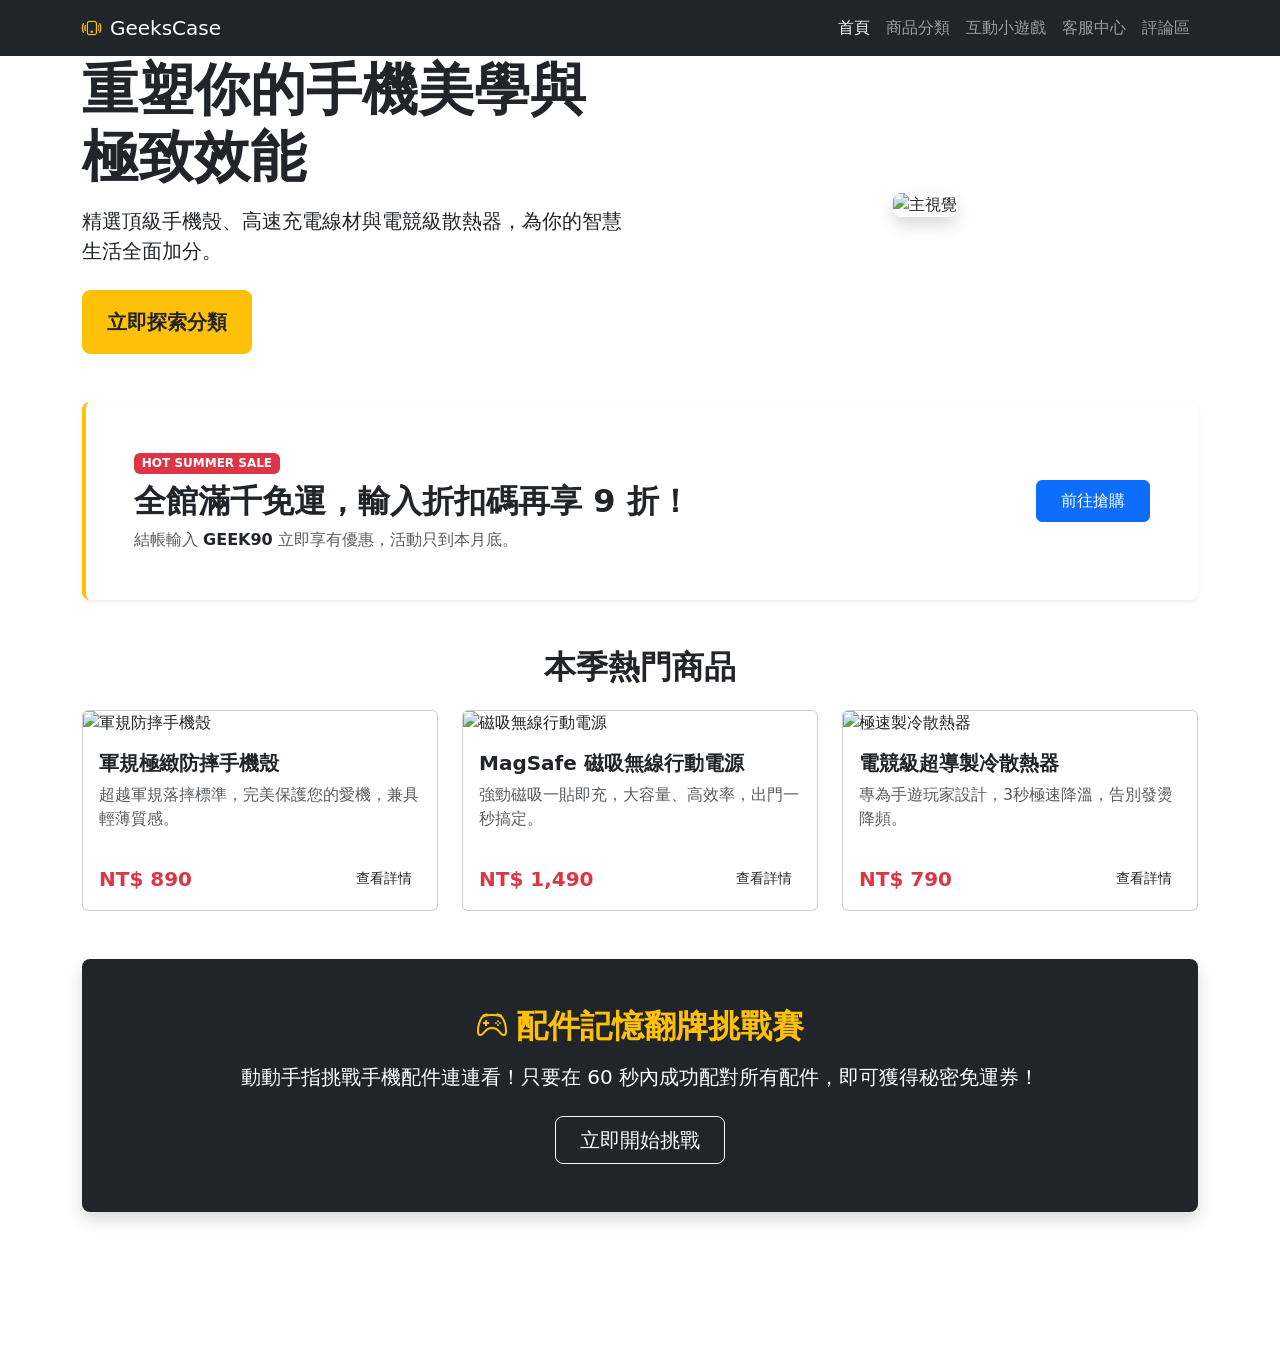
==== index.html @ 1aff84b3 "Add files via upload" ====
<!DOCTYPE html>
<html lang="zh-TW">
<head>
    <meta charset="UTF-8">
    <meta name="viewport" content="width=device-width, initial-scale=1.0">
    <title>GeeksCase | 首頁</title>
    <link href="https://cdn.jsdelivr.net/npm/bootstrap@5.3.0/dist/css/bootstrap.min.css" rel="stylesheet">
    <link rel="stylesheet" href="css/style.css">
    <link rel="stylesheet" href="https://cdn.jsdelivr.net/npm/bootstrap-icons@1.11.0/font/bootstrap-icons.css">
</head>
<body>

    <nav class="navbar navbar-expand-lg navbar-dark bg-dark sticky-top">
        <div class="container">
            <a class="navbar-brand" href="index.html">
                <i class="bi bi-phone-vibrate text-warning me-2"></i>GeeksCase
            </a>
            <button class="navbar-toggler" type="button" data-bs-toggle="collapse" data-bs-target="#navbarNav">
                <span class="navbar-toggler-icon"></span>
            </button>
            <div class="collapse navbar-collapse" id="navbarNav">
                <ul class="navbar-nav ms-auto">
                    <li class="nav-item"><a class="nav-link active" href="index.html">首頁</a></li>
                    <li class="nav-item"><a class="nav-link" href="category.html">商品分類</a></li>
                    <li class="nav-item"><a class="nav-link" href="game.html">互動小遊戲</a></li>
                    <li class="nav-item"><a class="nav-link" href="support.html">客服中心</a></li>
                    <li class="nav-item"><a class="nav-link" href="reviews.html">評論區</a></li>
                </ul>
            </div>
        </div>
    </nav>

    <header class="hero-section text-center text-md-start">
        <div class="container">
            <div class="row align-items-center">
                <div class="col-md-6 mb-4 mb-md-0">
                    <h1 class="display-4 fw-bold mb-3">重塑你的手機美學與極致效能</h1>
                    <p class="lead mb-4">精選頂級手機殼、高速充電線材與電競級散熱器，為你的智慧生活全面加分。</p>
                    <a href="category.html" class="btn btn-warning btn-lg fw-bold px-4 py-3 text-dark">立即探索分類</a>
                </div>
                <div class="col-md-6 text-center">
                    <img src="images/主視覺.jpg" alt="主視覺" class="img-fluid rounded-3 shadow">
                </div>
            </div>
        </div>
    </header>

    <main class="container my-5">
        <section class="mb-5">
            <div class="p-5 bg-white rounded-3 shadow-sm border-start border-4 border-warning">
                <div class="row align-items-center">
                    <div class="col-md-8">
                        <span class="badge bg-danger mb-2">HOT SUMMER SALE</span>
                        <h2 class="fw-bold">全館滿千免運，輸入折扣碼再享 9 折！</h2>
                        <p class="text-muted mb-0">結帳輸入 <strong class="text-dark">GEEK90</strong> 立即享有優惠，活動只到本月底。</p>
                    </div>
                    <div class="col-md-4 text-md-end mt-3 mt-md-0">
                        <a href="category.html" class="btn btn-primary px-4 py-2">前往搶購</a>
                    </div>
                </div>
            </div>
        </section>

        <section class="mb-5">
            <h2 class="text-center fw-bold mb-4">本季熱門商品</h2>
            <div class="row g-4">
                <div class="col-md-4">
                    <div class="card product-card h-100">
                        <img src="images/手機殼.jpg" class="card-img-top" alt="軍規防摔手機殼">
                        <div class="card-body d-flex flex-column">
                            <h5 class="card-title fw-bold">軍規極緻防摔手機殼</h5>
                            <p class="card-text text-muted flex-grow-1">超越軍規落摔標準，完美保護您的愛機，兼具輕薄質感。</p>
                            <div class="d-flex justify-content-between align-items-center mt-3">
                                <span class="text-danger fw-bold fs-5">NT$ 890</span>
                                <a href="case.html" class="btn btn-outline-secondary-custom btn-sm">查看詳情</a>
                            </div>
                        </div>
                    </div>
                </div>
                <div class="col-md-4">
                    <div class="card product-card h-100">
                        <img src="images/行動電源.jpg" class="card-img-top" alt="磁吸無線行動電源">
                        <div class="card-body d-flex flex-column">
                            <h5 class="card-title fw-bold">MagSafe 磁吸無線行動電源</h5>
                            <p class="card-text text-muted flex-grow-1">強勁磁吸一貼即充，大容量、高效率，出門一秒搞定。</p>
                            <div class="d-flex justify-content-between align-items-center mt-3">
                                <span class="text-danger fw-bold fs-5">NT$ 1,490</span>
                                <a href="powerbank.html" class="btn btn-outline-secondary-custom btn-sm">查看詳情</a>
                            </div>
                        </div>
                    </div>
                </div>
                <div class="col-md-4">
                    <div class="card product-card h-100">
                        <img src="images/散熱器.jpg" class="card-img-top" alt="極速製冷散熱器">
                        <div class="card-body d-flex flex-column">
                            <h5 class="card-title fw-bold">電競級超導製冷散熱器</h5>
                            <p class="card-text text-muted flex-grow-1">專為手遊玩家設計，3秒極速降溫，告別發燙降頻。</p>
                            <div class="d-flex justify-content-between align-items-center mt-3">
                                <span class="text-danger fw-bold fs-5">NT$ 790</span>
                                <a href="cooler.html" class="btn btn-outline-secondary-custom btn-sm">查看詳情</a>
                            </div>
                        </div>
                    </div>
                </div>
            </div>
        </section>

        <section class="py-5 bg-dark text-white rounded-3 text-center shadow">
            <div class="container px-4">
                <h2 class="fw-bold text-warning mb-3"><i class="bi bi-controller me-2"></i>配件記憶翻牌挑戰賽</h2>
                <p class="lead mb-4">動動手指挑戰手機配件連連看！只要在 60 秒內成功配對所有配件，即可獲得秘密免運券！</p>
                <a href="game.html" class="btn btn-outline-light btn-lg px-4">立即開始挑戰</a>
            </div>
        </section>
    </main>

    <footer class="text-white py-4 mt-auto">
        <div class="container text-center">
            <p class="mb-2">&copy; 2026 GeeksCase. 319121林穎辰</p>
            <div class="d-flex justify-content-center gap-3">
                <a href="about.html" class="text-white-50 text-decoration-none">關於我們</a>
                <span class="text-white-50">|</span>
                <a href="support.html" class="text-white-50 text-decoration-none">客服中心</a>
            </div>
        </div>
    </footer>

    <script src="https://cdn.jsdelivr.net/npm/bootstrap@5.3.0/dist/js/bootstrap.bundle.min.js"></script>
    <script src="js/main.js"></script>
</body>
</html>
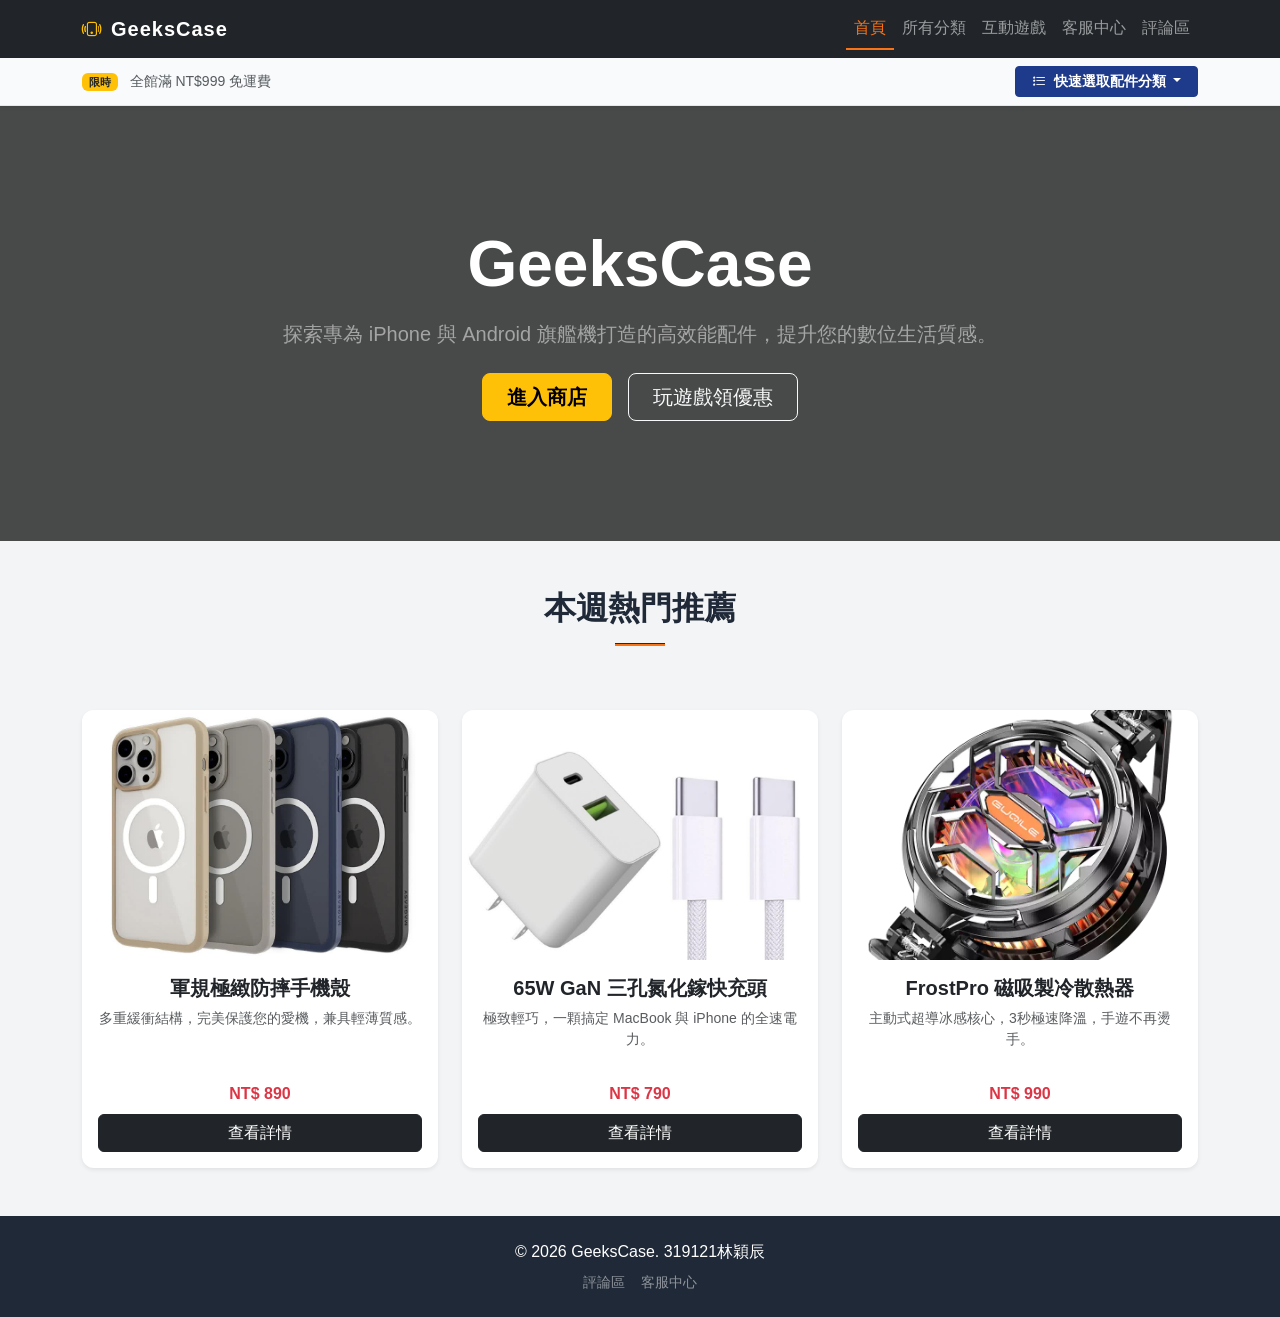
==== commit 23fb1403: "Update index.html" ====
--- a/index.html
+++ b/index.html
@@ -3,16 +3,23 @@
 <head>
     <meta charset="UTF-8">
     <meta name="viewport" content="width=device-width, initial-scale=1.0">
-    <title>GeeksCase | 首頁</title>
+    <title>GeeksCase | 專為智慧生活打造的高階配件</title>
     <link href="https://cdn.jsdelivr.net/npm/bootstrap@5.3.0/dist/css/bootstrap.min.css" rel="stylesheet">
     <link rel="stylesheet" href="css/style.css">
     <link rel="stylesheet" href="https://cdn.jsdelivr.net/npm/bootstrap-icons@1.11.0/font/bootstrap-icons.css">
+    <style>
+        /* 針對首頁兩層式導覽列的微調 */
+        .secondary-nav-bar {
+            background-color: #f8fafc; /* 極淺灰色背景 */
+            border-bottom: 1px solid #e2e8f0;
+        }
+    </style>
 </head>
 <body>
 
-    <nav class="navbar navbar-expand-lg navbar-dark bg-dark sticky-top">
+    <nav class="navbar navbar-expand-lg navbar-dark bg-dark">
         <div class="container">
-            <a class="navbar-brand" href="index.html">
+            <a class="navbar-brand fw-bold" href="index.html">
                 <i class="bi bi-phone-vibrate text-warning me-2"></i>GeeksCase
             </a>
             <button class="navbar-toggler" type="button" data-bs-toggle="collapse" data-bs-target="#navbarNav">
@@ -21,8 +28,8 @@
             <div class="collapse navbar-collapse" id="navbarNav">
                 <ul class="navbar-nav ms-auto">
                     <li class="nav-item"><a class="nav-link active" href="index.html">首頁</a></li>
-                    <li class="nav-item"><a class="nav-link" href="category.html">商品分類</a></li>
-                    <li class="nav-item"><a class="nav-link" href="game.html">互動小遊戲</a></li>
+                    <li class="nav-item"><a class="nav-link" href="category.html">所有分類</a></li>
+                    <li class="nav-item"><a class="nav-link" href="game.html">互動遊戲</a></li>
                     <li class="nav-item"><a class="nav-link" href="support.html">客服中心</a></li>
                     <li class="nav-item"><a class="nav-link" href="reviews.html">評論區</a></li>
                 </ul>
@@ -30,98 +37,99 @@
         </div>
     </nav>
 
-    <header class="hero-section text-center text-md-start">
-        <div class="container">
-            <div class="row align-items-center">
-                <div class="col-md-6 mb-4 mb-md-0">
-                    <h1 class="display-4 fw-bold mb-3">重塑你的手機美學與極致效能</h1>
-                    <p class="lead mb-4">精選頂級手機殼、高速充電線材與電競級散熱器，為你的智慧生活全面加分。</p>
-                    <a href="category.html" class="btn btn-warning btn-lg fw-bold px-4 py-3 text-dark">立即探索分類</a>
-                </div>
-                <div class="col-md-6 text-center">
-                    <img src="images/主視覺.jpg" alt="主視覺" class="img-fluid rounded-3 shadow">
-                </div>
+    <div class="secondary-nav-bar py-2 sticky-top shadow-sm">
+        <div class="container d-flex justify-content-between align-items-center">
+            <div class="d-none d-md-block small text-muted">
+                <span class="badge bg-warning text-dark me-2">限時</span> 全館滿 NT$999 免運費
+            </div>
+            
+            <div class="dropdown">
+                <button class="btn btn-primary dropdown-toggle btn-sm fw-bold px-3" type="button" id="quickAccessDropdown" data-bs-toggle="dropdown" aria-expanded="false">
+                    <i class="bi bi-list-stars me-1"></i> 快速選取配件分類
+                </button>
+                <ul class="dropdown-menu dropdown-menu-end shadow-lg border-0" aria-labelledby="quickAccessDropdown">
+                    <li><h6 class="dropdown-header">熱門分類</h6></li>
+                    <li><a class="dropdown-item" href="case.html"><i class="bi bi-phone me-2"></i>手機殼專區</a></li>
+                    <li><a class="dropdown-item" href="charger.html"><i class="bi bi-lightning-charge me-2"></i>充電器 / 充電線</a></li>
+                    <li><a class="dropdown-item" href="powerbank.html"><i class="bi bi-battery-charging me-2"></i>行動電源</a></li>
+                    <li><a class="dropdown-item" href="stand.html"><i class="bi bi-phone-landscape me-2"></i>磁吸支架</a></li>
+                    <li><a class="dropdown-item" href="cooler.html"><i class="bi bi-snow me-2"></i>電競散熱器</a></li>
+                    <li><hr class="dropdown-divider"></li>
+                    <li><a class="dropdown-item text-primary fw-bold" href="category.html">查看全部商品...</a></li>
+                </ul>
+            </div>
+        </div>
+    </div>
+
+    <header class="text-white text-center py-5" style="background: linear-gradient(rgba(0, 0, 0, 0.7), rgba(0, 0, 0, 0.7)), url('images/首頁主視覺.jpg') no-repeat center center/cover;">
+        <div class="container my-4 py-5">
+            <h1 class="display-3 fw-bold mb-3">GeeksCase</h1>
+            <p class="lead mb-4 text-white-50 px-md-5">探索專為 iPhone 與 Android 旗艦機打造的高效能配件，提升您的數位生活質感。</p>
+            <div class="d-flex justify-content-center gap-3">
+                <a href="category.html" class="btn btn-warning btn-lg fw-bold px-4">進入商店</a>
+                <a href="game.html" class="btn btn-outline-light btn-lg px-4">玩遊戲領優惠</a>
             </div>
         </div>
     </header>
 
     <main class="container my-5">
-        <section class="mb-5">
-            <div class="p-5 bg-white rounded-3 shadow-sm border-start border-4 border-warning">
-                <div class="row align-items-center">
-                    <div class="col-md-8">
-                        <span class="badge bg-danger mb-2">HOT SUMMER SALE</span>
-                        <h2 class="fw-bold">全館滿千免運，輸入折扣碼再享 9 折！</h2>
-                        <p class="text-muted mb-0">結帳輸入 <strong class="text-dark">GEEK90</strong> 立即享有優惠，活動只到本月底。</p>
-                    </div>
-                    <div class="col-md-4 text-md-end mt-3 mt-md-0">
-                        <a href="category.html" class="btn btn-primary px-4 py-2">前往搶購</a>
-                    </div>
-                </div>
+        <section class="row text-center mb-5">
+            <div class="col-12">
+                <h2 class="fw-bold">本週熱門推薦</h2>
+                <hr class="mx-auto" style="width: 50px; height: 3px; background-color: #f97316; opacity: 1;">
             </div>
         </section>
 
-        <section class="mb-5">
-            <h2 class="text-center fw-bold mb-4">本季熱門商品</h2>
-            <div class="row g-4">
-                <div class="col-md-4">
-                    <div class="card product-card h-100">
-                        <img src="images/手機殼.jpg" class="card-img-top" alt="軍規防摔手機殼">
-                        <div class="card-body d-flex flex-column">
-                            <h5 class="card-title fw-bold">軍規極緻防摔手機殼</h5>
-                            <p class="card-text text-muted flex-grow-1">超越軍規落摔標準，完美保護您的愛機，兼具輕薄質感。</p>
-                            <div class="d-flex justify-content-between align-items-center mt-3">
-                                <span class="text-danger fw-bold fs-5">NT$ 890</span>
-                                <a href="case.html" class="btn btn-outline-secondary-custom btn-sm">查看詳情</a>
-                            </div>
-                        </div>
-                    </div>
-                </div>
-                <div class="col-md-4">
-                    <div class="card product-card h-100">
-                        <img src="images/行動電源.jpg" class="card-img-top" alt="磁吸無線行動電源">
-                        <div class="card-body d-flex flex-column">
-                            <h5 class="card-title fw-bold">MagSafe 磁吸無線行動電源</h5>
-                            <p class="card-text text-muted flex-grow-1">強勁磁吸一貼即充，大容量、高效率，出門一秒搞定。</p>
-                            <div class="d-flex justify-content-between align-items-center mt-3">
-                                <span class="text-danger fw-bold fs-5">NT$ 1,490</span>
-                                <a href="powerbank.html" class="btn btn-outline-secondary-custom btn-sm">查看詳情</a>
-                            </div>
-                        </div>
-                    </div>
-                </div>
-                <div class="col-md-4">
-                    <div class="card product-card h-100">
-                        <img src="images/散熱器.jpg" class="card-img-top" alt="極速製冷散熱器">
-                        <div class="card-body d-flex flex-column">
-                            <h5 class="card-title fw-bold">電競級超導製冷散熱器</h5>
-                            <p class="card-text text-muted flex-grow-1">專為手遊玩家設計，3秒極速降溫，告別發燙降頻。</p>
-                            <div class="d-flex justify-content-between align-items-center mt-3">
-                                <span class="text-danger fw-bold fs-5">NT$ 790</span>
-                                <a href="cooler.html" class="btn btn-outline-secondary-custom btn-sm">查看詳情</a>
-                            </div>
+        <div class="row g-4">
+            <div class="col-md-4">
+                <div class="card product-card h-100 shadow-sm border-0">
+                    <img src="images/手機殼.jpg" class="card-img-top" alt="軍規防摔殼">
+                    <div class="card-body d-flex flex-column text-center">
+                        <h5 class="card-title fw-bold">軍規極緻防摔手機殼</h5>
+                        <p class="card-text text-muted small flex-grow-1">多重緩衝結構，完美保護您的愛機，兼具輕薄質感。</p>
+                        <div class="mt-3">
+                            <span class="text-danger fw-bold d-block mb-2">NT$ 890</span>
+                            <a href="case.html" class="btn btn-dark w-100">查看詳情</a>
                         </div>
                     </div>
                 </div>
             </div>
-        </section>
+            <div class="col-md-4">
+                <div class="card product-card h-100 shadow-sm border-0">
+                    <img src="images/充電器.jpg" class="card-img-top" alt="65W快充頭">
+                    <div class="card-body d-flex flex-column text-center">
+                        <h5 class="card-title fw-bold">65W GaN 三孔氮化鎵快充頭</h5>
+                        <p class="card-text text-muted small flex-grow-1">極致輕巧，一顆搞定 MacBook 與 iPhone 的全速電力。</p>
+                        <div class="mt-3">
+                            <span class="text-danger fw-bold d-block mb-2">NT$ 790</span>
+                            <a href="charger.html" class="btn btn-dark w-100">查看詳情</a>
+                        </div>
+                    </div>
+                </div>
+            </div>
 
-        <section class="py-5 bg-dark text-white rounded-3 text-center shadow">
-            <div class="container px-4">
-                <h2 class="fw-bold text-warning mb-3"><i class="bi bi-controller me-2"></i>配件記憶翻牌挑戰賽</h2>
-                <p class="lead mb-4">動動手指挑戰手機配件連連看！只要在 60 秒內成功配對所有配件，即可獲得秘密免運券！</p>
-                <a href="game.html" class="btn btn-outline-light btn-lg px-4">立即開始挑戰</a>
+            <div class="col-md-4">
+                <div class="card product-card h-100 shadow-sm border-0">
+                    <img src="images/散熱器.jpg" class="card-img-top" alt="超導散熱器">
+                    <div class="card-body d-flex flex-column text-center">
+                        <h5 class="card-title fw-bold">FrostPro 磁吸製冷散熱器</h5>
+                        <p class="card-text text-muted small flex-grow-1">主動式超導冰感核心，3秒極速降溫，手遊不再燙手。</p>
+                        <div class="mt-3">
+                            <span class="text-danger fw-bold d-block mb-2">NT$ 990</span>
+                            <a href="cooler.html" class="btn btn-dark w-100">查看詳情</a>
+                        </div>
+                    </div>
+                </div>
             </div>
-        </section>
+        </div>
     </main>
 
     <footer class="text-white py-4 mt-auto">
         <div class="container text-center">
             <p class="mb-2">&copy; 2026 GeeksCase. 319121林穎辰</p>
             <div class="d-flex justify-content-center gap-3">
-                <a href="about.html" class="text-white-50 text-decoration-none">關於我們</a>
-                <span class="text-white-50">|</span>
-                <a href="support.html" class="text-white-50 text-decoration-none">客服中心</a>
+                <a href="reviews.html" class="text-white-50 text-decoration-none small">評論區</a>
+                <a href="support.html" class="text-white-50 text-decoration-none small">客服中心</a>
             </div>
         </div>
     </footer>
@@ -129,4 +137,4 @@
     <script src="https://cdn.jsdelivr.net/npm/bootstrap@5.3.0/dist/js/bootstrap.bundle.min.js"></script>
     <script src="js/main.js"></script>
 </body>
-</html>+</html>
--- a/css/style.css
+++ b/css/style.css
@@ -0,0 +1,157 @@
+/* ==========================================================================
+   全域與品牌主題設定 (Theme Styles)
+   ========================================================================== */
+:root {
+    --primary-color: #1e3a8a;    /* 科技深藍 */
+    --secondary-color: #f97316;  /* 活力亮橘 */
+    --dark-color: #1f2937;       /* 深灰黑 */
+    --light-color: #f3f4f6;      /* 淺灰底 */
+    --transition-speed: 0.3s;
+}
+
+body {
+    font-family: 'Helvetica Neue', Arial, 'Noto Sans TC', sans-serif;
+    background-color: var(--light-color);
+    color: var(--dark-color);
+    display: flex;
+    flex-direction: column;
+    min-height: 100vh;
+}
+
+main {
+    flex: 1;
+}
+
+/* ==========================================================================
+   通用元件樣式 (Navbar & Footer)
+   ========================================================================== */
+.navbar-brand {
+    font-weight: 700;
+    letter-spacing: 1px;
+}
+
+.nav-link.active {
+    color: var(--secondary-color) !important;
+    border-bottom: 2px solid var(--secondary-color);
+}
+
+footer {
+    background-color: var(--dark-color);
+}
+
+/* ==========================================================================
+   首頁與商品頁元件 (Hero & Cards)
+   ========================================================================== */
+.hero-section {
+    background: linear-gradient(135deg, var(--primary-color) 0%, #3b82f6 100%);
+    color: white;
+    padding: 100px 0;
+}
+
+.product-card {
+    border: none;
+    border-radius: 12px;
+    overflow: hidden;
+    box-shadow: 0 4px 6px rgba(0, 0, 0, 0.05);
+    transition: transform var(--transition-speed) ease, box-shadow var(--transition-speed) ease;
+}
+
+.product-card:hover {
+    transform: translateY(-5px);
+    box-shadow: 0 10px 20px rgba(0, 0, 0, 0.12);
+}
+
+.product-card img {
+    height: 250px;
+    object-fit: cover;
+    transition: transform var(--transition-speed) ease;
+}
+
+.product-card:hover img {
+    transform: scale(1.05);
+}
+
+.btn-primary {
+    background-color: var(--primary-color);
+    border-color: var(--primary-color);
+}
+
+.btn-primary:hover {
+    background-color: #1d4ed8;
+    border-color: #1d4ed8;
+}
+
+.btn-outline-secondary-custom {
+    color: var(--secondary-color);
+    border-color: var(--secondary-color);
+}
+
+.btn-outline-secondary-custom:hover {
+    background-color: var(--secondary-color);
+    color: white;
+}
+
+/* ==========================================================================
+   JavaScript 小遊戲專屬樣式 (Memory Game)
+   ========================================================================== */
+.game-container {
+    max-width: 600px;
+    margin: 0 auto;
+}
+
+.game-board {
+    display: grid;
+    grid-template-columns: repeat(4, 1fr);
+    gap: 15px;
+    perspective: 1000px;
+}
+
+.game-card {
+    height: 120px;
+    position: relative;
+    transform-style: preserve-3d;
+    transition: transform 0.6s;
+    cursor: pointer;
+}
+
+.game-card.flipped {
+    transform: rotateY(180deg);
+}
+
+.game-card-front, .game-card-back {
+    position: absolute;
+    width: 100%;
+    height: 100%;
+    backface-visibility: hidden;
+    border-radius: 8px;
+    display: flex;
+    align-items: center;
+    justify-content: center;
+    box-shadow: 0 4px 8px rgba(0,0,0,0.1);
+}
+
+/* 卡片背面（蓋牌時） */
+.game-card-back {
+    background-color: var(--primary-color);
+    color: white;
+    font-size: 2rem;
+}
+
+/* 卡片正面（翻開時） */
+.game-card-front {
+    background-color: white;
+    transform: rotateY(180deg);
+    padding: 10px;
+}
+
+.game-card-front img {
+    max-width: 100%;
+    max-height: 100%;
+    object-fit: contain;
+}
+
+.game-card.matched {
+    transform: rotateY(180deg);
+    pointer-events: none;
+    opacity: 0.7;
+}
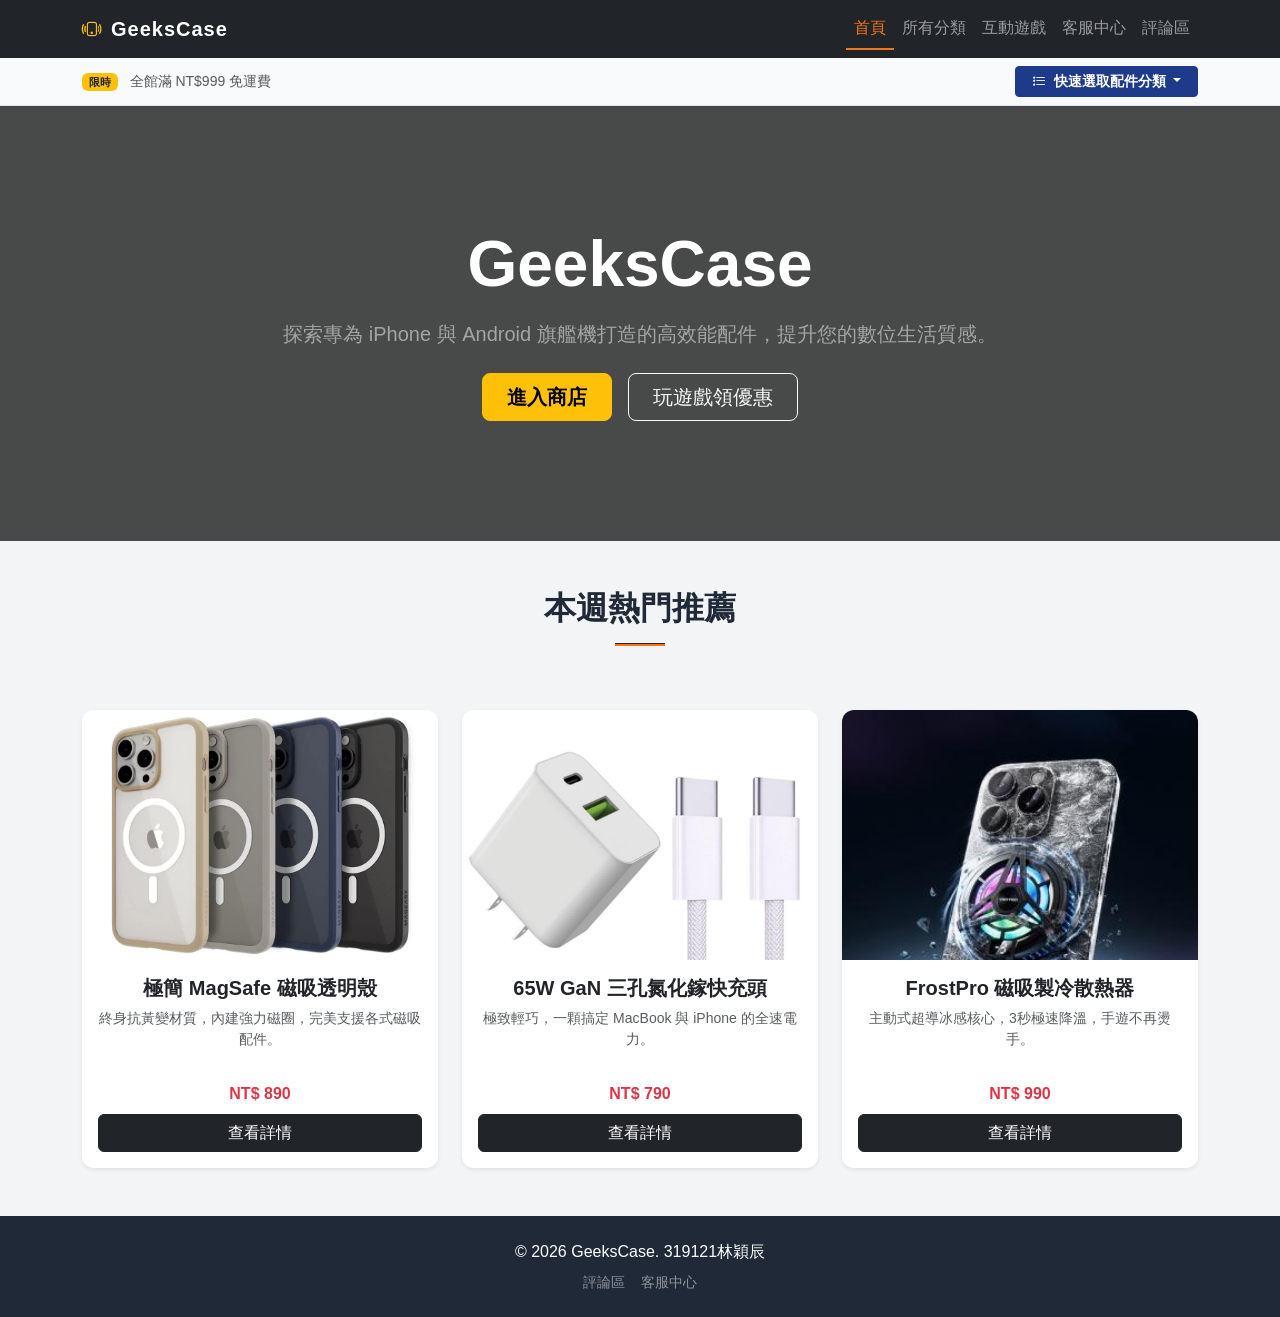
==== commit 1eef0f1a: "Update index.html" ====
--- a/index.html
+++ b/index.html
@@ -83,10 +83,10 @@
         <div class="row g-4">
             <div class="col-md-4">
                 <div class="card product-card h-100 shadow-sm border-0">
-                    <img src="images/手機殼.jpg" class="card-img-top" alt="軍規防摔殼">
+                    <img src="images/手機殼.jpg" class="card-img-top" alt="極簡MagSafe磁吸透明殼">
                     <div class="card-body d-flex flex-column text-center">
-                        <h5 class="card-title fw-bold">軍規極緻防摔手機殼</h5>
-                        <p class="card-text text-muted small flex-grow-1">多重緩衝結構，完美保護您的愛機，兼具輕薄質感。</p>
+                        <h5 class="card-title fw-bold">極簡 MagSafe 磁吸透明殼</h5>
+                        <p class="card-text text-muted small flex-grow-1">終身抗黃變材質，內建強力磁圈，完美支援各式磁吸配件。</p>
                         <div class="mt-3">
                             <span class="text-danger fw-bold d-block mb-2">NT$ 890</span>
                             <a href="case.html" class="btn btn-dark w-100">查看詳情</a>
@@ -110,7 +110,7 @@
 
             <div class="col-md-4">
                 <div class="card product-card h-100 shadow-sm border-0">
-                    <img src="images/散熱器.jpg" class="card-img-top" alt="超導散熱器">
+                    <img src="images/極速製冷器.jpg" class="card-img-top" alt="超導散熱器">
                     <div class="card-body d-flex flex-column text-center">
                         <h5 class="card-title fw-bold">FrostPro 磁吸製冷散熱器</h5>
                         <p class="card-text text-muted small flex-grow-1">主動式超導冰感核心，3秒極速降溫，手遊不再燙手。</p>
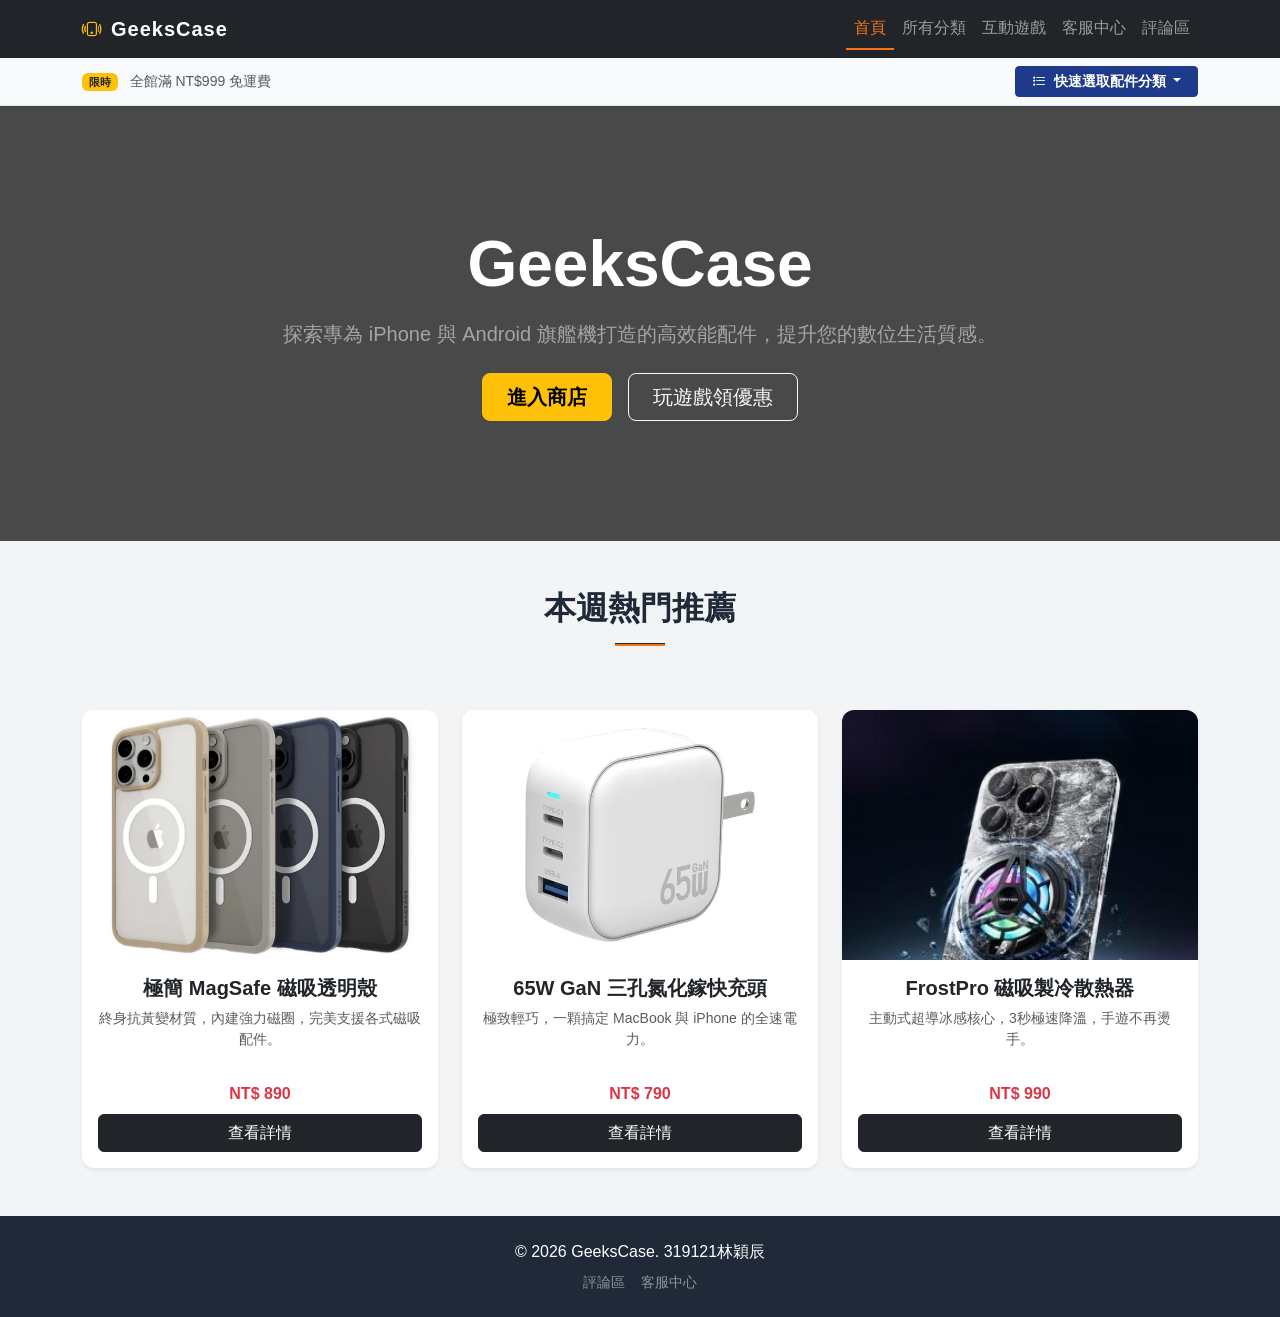
==== commit 7b70a84a: "Update index.html" ====
--- a/index.html
+++ b/index.html
@@ -96,7 +96,7 @@
             </div>
             <div class="col-md-4">
                 <div class="card product-card h-100 shadow-sm border-0">
-                    <img src="images/充電器.jpg" class="card-img-top" alt="65W快充頭">
+                    <img src="images/三孔氮化鎵快充頭.jpg" class="card-img-top" alt="65W快充頭">
                     <div class="card-body d-flex flex-column text-center">
                         <h5 class="card-title fw-bold">65W GaN 三孔氮化鎵快充頭</h5>
                         <p class="card-text text-muted small flex-grow-1">極致輕巧，一顆搞定 MacBook 與 iPhone 的全速電力。</p>
